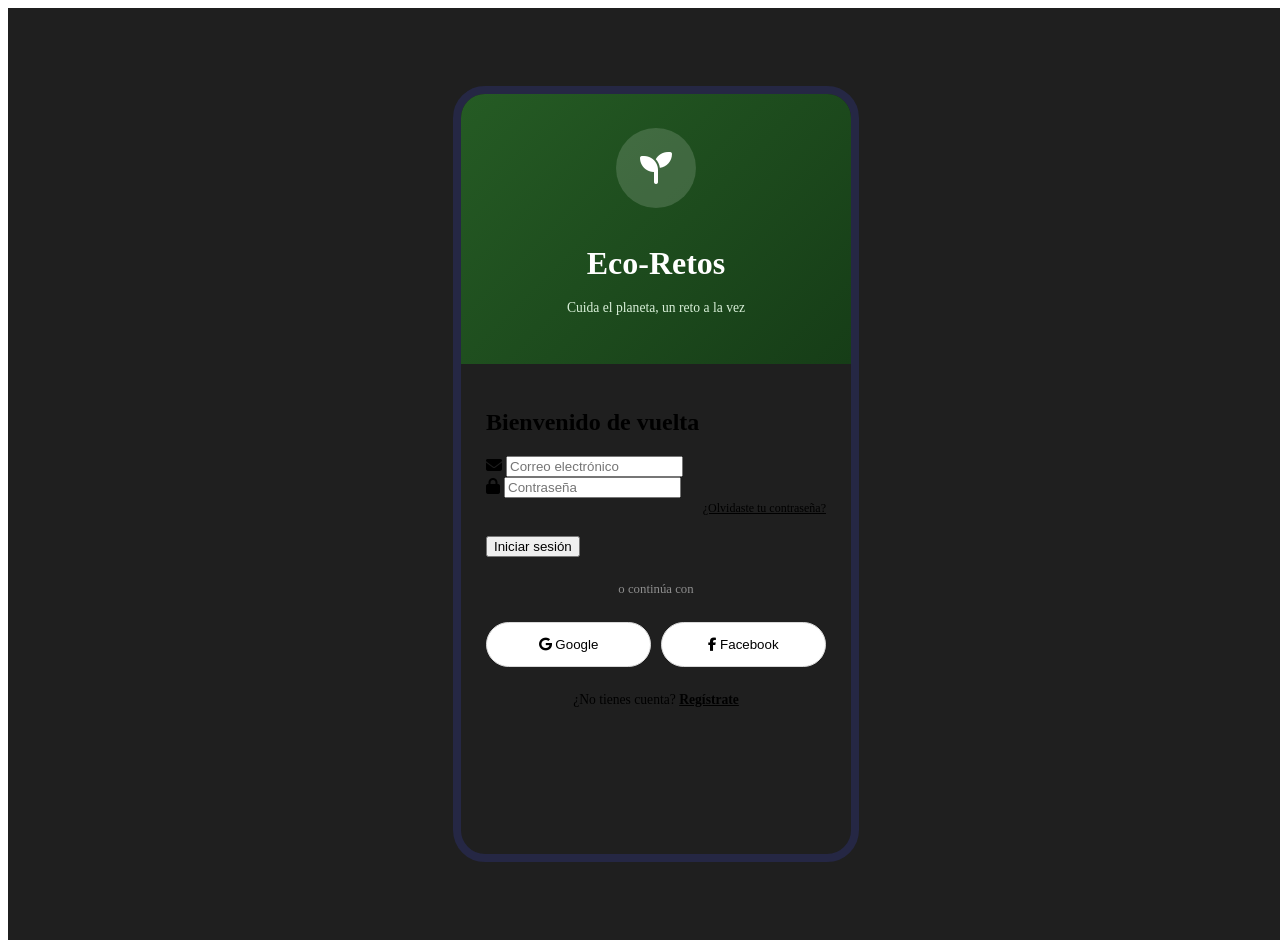
==== index.html @ e28ab65d "agrando estructura de la app demo eco retos" ====
<!DOCTYPE html>
<html lang="es">
<head>

    <meta charset="UTF-8">
    <meta name="viewport" content="width=device-width, initial-scale=1.0">
    <title>Eco-Retos | Inicio</title>

    <link rel="stylesheet" href="./styles.css">
    <link rel="stylesheet" href="./mainContainer.css">

    <link rel="stylesheet"
    href="https://cdnjs.cloudflare.com/ajax/libs/font-awesome/6.5.2/css/all.min.css">

</head>

<body>

<div class="app-wrapper">

    <div class="phone-frame">

        <div class="phone-screen">

            <header class="screen-header">

                <p class="page-subtitle">Bienvenido a</p>

                <h1 class="page-title">
                    Mi EcoPanel
                </h1>

            </header>

            <main class="screen-content">

                <section class="user-card card">

                    <div class="user-info">

                        <div class="user-avatar">
                            <i class="fa-solid fa-user"></i>
                        </div>

                        <div>
                            <h2 id="userName">Estudiante Eco</h2>
                            <p id="userEmail">correo@ejemplo.com</p>
                        </div>

                    </div>

                    <div class="stats-grid">

                        <div class="stat-box">
                            <strong id="userPoints">0</strong>
                            <span>Puntos</span>
                        </div>

                        <div class="stat-box">
                            <strong id="userLevel">1</strong>
                            <span>Nivel</span>
                        </div>

                        <div class="stat-box">
                            <strong id="userChallenges">0</strong>
                            <span>Retos</span>
                        </div>

                    </div>

                </section>

                <section class="garden-card card">

                    <div class="section-title">

                        <h3>Jardín virtual</h3>
                        <span id="gardenLevel">Nivel 1</span>

                    </div>

                    <div class="garden-preview">

                        <i class="fa-solid fa-seedling"></i>
                        <i class="fa-solid fa-leaf"></i>
                        <i class="fa-solid fa-tree"></i>

                    </div>

                    <p id="gardenText">
                        Completa retos para hacer crecer tu jardín.
                    </p>

                </section>

                <section class="menu-grid">

                    <a href="./admin/retos/retos.html" class="menu-card">
                        <i class="fa-solid fa-recycle"></i>
                        <span>Retos Eco</span>
                    </a>

                    <a href="./admin/trivia/trivia.html" class="menu-card">
                        <i class="fa-solid fa-circle-question"></i>
                        <span>Trivia Eco</span>
                    </a>

                    <a href="./admin/muro/muro.html" class="menu-card">
                        <i class="fa-solid fa-message"></i>
                        <span>Muro Eco</span>
                    </a>

                    <a href="./admin/coleccion/coleccion.html" class="menu-card">
                        <i class="fa-solid fa-medal"></i>
                        <span>Mi colección</span>
                    </a>

                    <a href="./admin/perfil/perfil.html" class="menu-card">
                        <i class="fa-solid fa-user-gear"></i>
                        <span>Perfil</span>
                    </a>

                    <a href="./admin/index.html" class="menu-card">
                        <i class="fa-solid fa-chart-line"></i>
                        <span>Admin</span>
                    </a>

                </section>

                <button class="logout-btn" id="logoutBtn">
                    <i class="fa-solid fa-right-from-bracket"></i>
                    Cerrar sesión
                </button>

            </main>

        </div>

        <nav class="bottom-nav">

            <a href="./index.html" class="active">
                <i class="fa-solid fa-house"></i>
                Inicio
            </a>

            <a href="./admin/retos/retos.html">
                <i class="fa-solid fa-recycle"></i>
                Retos
            </a>

            <a href="./admin/trivia/trivia.html">
                <i class="fa-solid fa-circle-question"></i>
                Trivia
            </a>

            <a href="./admin/muro/muro.html">
                <i class="fa-solid fa-message"></i>
                Muro
            </a>

            <a href="./admin/perfil/perfil.html">
                <i class="fa-solid fa-user"></i>
                Perfil
            </a>

        </nav>

    </div>

</div>

<script src="./auth.js"></script>
<script src="./scripts.js"></script>

</body>
</html>
---- styles.css ----
.user-card {
    margin-bottom: 1rem;
}

.user-info {
    display: flex;
    align-items: center;
    gap: 0.8rem;
    margin-bottom: 1rem;
}

.user-avatar {
    width: 3.2rem;
    height: 3.2rem;
    border-radius: 50%;
    background: var(--green-soft);
    color: var(--green-main);

    display: flex;
    justify-content: center;
    align-items: center;

    font-size: 1.3rem;
}

.user-info h2 {
    font-size: 1rem;
    color: var(--green-dark);
}

.user-info p {
    font-size: 0.72rem;
    color: var(--muted);
}

.stats-grid {
    display: grid;
    grid-template-columns: repeat(3, 1fr);
    gap: 0.65rem;
}

.stat-box {
    background: var(--green-soft);
    border-radius: var(--radius-sm);
    padding: 0.65rem 0.3rem;
    text-align: center;
}

.stat-box strong {
    display: block;
    font-size: 1.05rem;
    color: var(--green-main);
}

.stat-box span {
    font-size: 0.65rem;
    color: var(--muted);
}

.garden-card {
    margin-bottom: 1rem;
}

.section-title {
    display: flex;
    justify-content: space-between;
    align-items: center;
    margin-bottom: 1rem;
}

.section-title h3 {
    font-size: 1rem;
    color: var(--green-dark);
}

.section-title span {
    background: var(--green-soft);
    color: var(--green-main);
    padding: 0.25rem 0.55rem;
    border-radius: 999px;
    font-size: 0.7rem;
    font-weight: 700;
}

.garden-preview {
    height: 6.5rem;
    border-radius: var(--radius-md);
    background: linear-gradient(135deg, #e7f6e9, #ccefd0);

    display: flex;
    justify-content: center;
    align-items: center;
    gap: 1rem;

    color: var(--green-main);
    font-size: 2rem;

    margin-bottom: 0.8rem;
}

.garden-card p {
    font-size: 0.75rem;
    color: var(--muted);
}

.menu-grid {
    display: grid;
    grid-template-columns: repeat(2, 1fr);
    gap: 0.75rem;
}

.menu-card {
    min-height: 5.7rem;
    background: var(--white);
    border: 1px solid #dcebdc;
    border-radius: var(--radius-md);

    display: flex;
    flex-direction: column;
    justify-content: center;
    align-items: center;
    gap: 0.55rem;

    color: var(--green-dark);
    font-weight: 700;
    font-size: 0.78rem;

    box-shadow: 0 4px 14px rgba(30, 90, 35, 0.06);
}

.menu-card i {
    color: var(--green-main);
    font-size: 1.45rem;
}

.logout-btn {
    width: 100%;
    margin-top: 1rem;
    padding: 0.85rem 1rem;

    background: #ffeaea;
    color: var(--danger);
    border-radius: 999px;

    font-weight: 700;
}

.logout-btn i {
    margin-right: 0.35rem;
}

@media (max-width: 320px) {
    .screen-content {
        padding: 0.75rem;
        padding-bottom: 5rem;
    }

    .menu-card {
        min-height: 5rem;
        font-size: 0.72rem;
    }

    .garden-preview {
        height: 5.5rem;
    }
}
---- mainContainer.css ----
@import url("./styles.css");

.app-wrapper {
    width: 100%;
    min-height: 100vh;
    background: #1f1f1f;

    display: flex;
    justify-content: center;
    align-items: center;

    padding: 0;
}

.phone-frame {
    width: 100%;
    min-width: 320px;
    max-width: 390px;
    height: 100vh;
    min-height: 568px;

    background: var(--bg);
    overflow: hidden;
    position: relative;

    display: flex;
    flex-direction: column;
}

.phone-screen {
    width: 100%;
    height: 100%;
    background: var(--bg);

    overflow-y: auto;
    overflow-x: hidden;

    padding-bottom: 4.2rem;
}

.phone-screen::-webkit-scrollbar {
    width: 6px;
}

.phone-screen::-webkit-scrollbar-track {
    background: #e8f3e8;
}

.phone-screen::-webkit-scrollbar-thumb {
    background: var(--green-main);
    border-radius: 999px;
}

.screen-header {
    background: linear-gradient(135deg, var(--green-dark), #1c431d);
    color: var(--white);
    padding: 1.7rem 1.2rem 1.2rem;
}

.screen-content {
    padding: 1rem;
    padding-bottom: 6rem;
}

.bottom-nav {
    position: absolute;
    left: 0;
    bottom: 0;

    width: 100%;
    height: 4.2rem;

    background: var(--white);
    border-top: 1px solid #e1e7e1;

    display: grid;
    grid-template-columns: repeat(5, 1fr);

    z-index: 100;
}

.bottom-nav a {
    display: flex;
    flex-direction: column;
    justify-content: center;
    gap: 0.25rem;
    align-items: center;

    font-size: 0.65rem;
    color: #8b928b;
    font-weight: 600;
}

.bottom-nav a i {
    font-size: 1rem;
}

.bottom-nav a.active {
    color: var(--green-main);
}

@media (min-width: 480px) {
    .app-wrapper {
        padding: 1rem;
    }

    .phone-frame {
        height: 760px;
        max-height: 92vh;
        border-radius: 32px;
        border: 8px solid #252744;
        box-shadow: var(--shadow);
    }

    .screen-header {
        border-top-left-radius: 22px;
        border-top-right-radius: 22px;
    }

    .bottom-nav {
        border-bottom-left-radius: 22px;
        border-bottom-right-radius: 22px;
    }
}
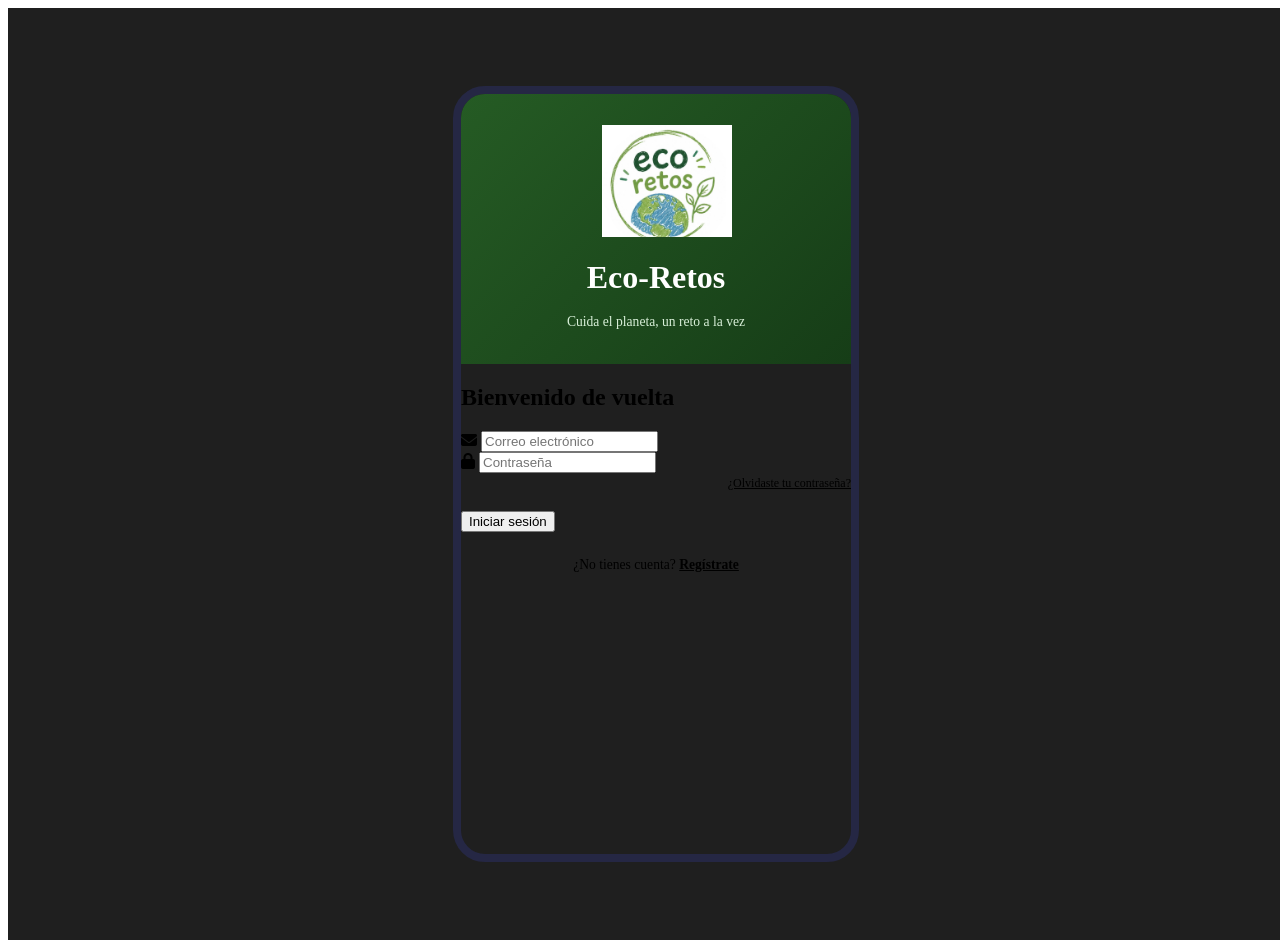
==== commit 7f1d1b77: "add jardines imagen" ====
--- a/index.html
+++ b/index.html
@@ -80,12 +80,8 @@
                     </div>
 
                     <div class="garden-preview">
-
-                        <i class="fa-solid fa-seedling"></i>
-                        <i class="fa-solid fa-leaf"></i>
-                        <i class="fa-solid fa-tree"></i>
-
-                    </div>
+                        <img id="gardenImage" src="./imagen/Small_eco_garden_with_one_202606112040.jpeg" alt="Jardín virtual">
+                        </div>
 
                     <p id="gardenText">
                         Completa retos para hacer crecer tu jardín.
--- a/styles.css
+++ b/styles.css
@@ -83,19 +83,14 @@
 }
 
 .garden-preview {
-    height: 6.5rem;
-    border-radius: var(--radius-md);
-    background: linear-gradient(135deg, #e7f6e9, #ccefd0);
+    overflow: hidden;
+}
 
-    display: flex;
-    justify-content: center;
-    align-items: center;
-    gap: 1rem;
-
-    color: var(--green-main);
-    font-size: 2rem;
-
-    margin-bottom: 0.8rem;
+.garden-preview img {
+    width: 100%;
+    height: 100%;
+    object-fit: contain;
+    padding: 0.4rem;
 }
 
 .garden-card p {
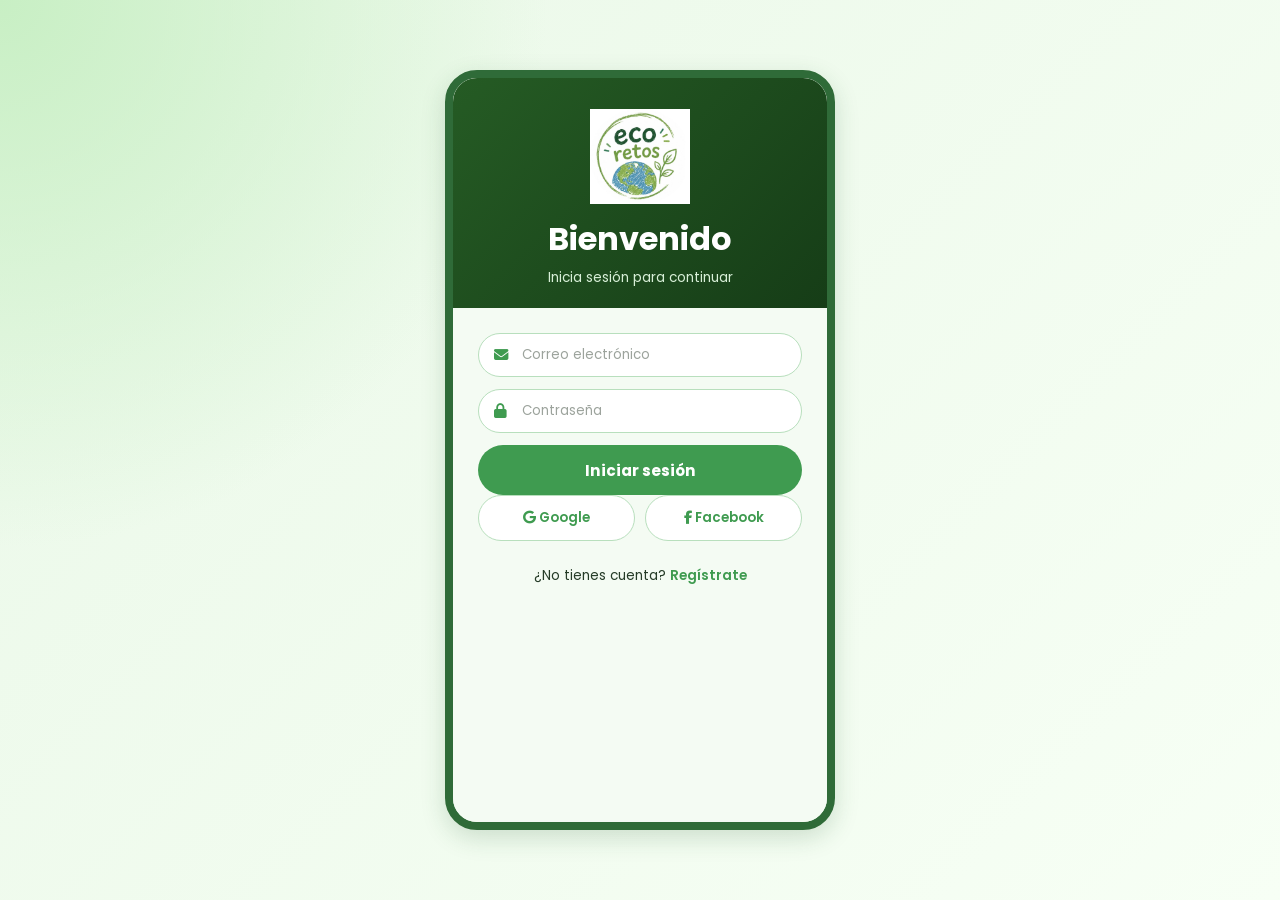
==== commit b63e46e5: "fix estructura" ====
--- a/index.html
+++ b/index.html
@@ -1,168 +1,145 @@
 <!DOCTYPE html>
 <html lang="es">
 <head>
+  <meta charset="UTF-8">
+  <meta name="viewport" content="width=device-width, initial-scale=1.0">
+  <title>Eco-Retos | Inicio</title>
 
-    <meta charset="UTF-8">
-    <meta name="viewport" content="width=device-width, initial-scale=1.0">
-    <title>Eco-Retos | Inicio</title>
+  <link rel="stylesheet" href="./styles.css">
+  <link rel="stylesheet" href="./mainContainer.css">
 
-    <link rel="stylesheet" href="./styles.css">
-    <link rel="stylesheet" href="./mainContainer.css">
-
-    <link rel="stylesheet"
-    href="https://cdnjs.cloudflare.com/ajax/libs/font-awesome/6.5.2/css/all.min.css">
-
+  <link rel="stylesheet"
+  href="https://cdnjs.cloudflare.com/ajax/libs/font-awesome/6.5.2/css/all.min.css">
 </head>
 
 <body>
 
 <div class="app-wrapper">
+  <div class="phone-frame">
+    <div class="phone-screen">
 
-    <div class="phone-frame">
+      <header class="screen-header">
+        <p class="page-subtitle">Bienvenido a</p>
+        <h1 class="page-title">Mi EcoPanel</h1>
+      </header>
 
-        <div class="phone-screen">
+      <main class="screen-content">
 
-            <header class="screen-header">
+        <section class="user-card card">
+          <div class="user-info">
+            <div class="user-avatar">
+              <i class="fa-solid fa-user"></i>
+            </div>
 
-                <p class="page-subtitle">Bienvenido a</p>
+            <div>
+              <h2 id="userName">Estudiante Eco</h2>
+              <p id="userEmail">correo@ejemplo.com</p>
+            </div>
+          </div>
 
-                <h1 class="page-title">
-                    Mi EcoPanel
-                </h1>
+          <div class="stats-grid">
+            <div class="stat-box">
+              <strong id="userPoints">0</strong>
+              <span>Puntos</span>
+            </div>
 
-            </header>
+            <div class="stat-box">
+              <strong id="userLevel">1</strong>
+              <span>Nivel</span>
+            </div>
 
-            <main class="screen-content">
+            <div class="stat-box">
+              <strong id="userChallenges">0</strong>
+              <span>Retos</span>
+            </div>
+          </div>
+        </section>
 
-                <section class="user-card card">
+        <section class="garden-card card">
+          <div class="section-title">
+            <h3>Jardín virtual</h3>
+            <span id="gardenLevel">Nivel 1</span>
+          </div>
 
-                    <div class="user-info">
+          <div class="garden-preview">
+            <img
+              id="gardenImage"
+              src="./assets/images/Small_eco_garden_with_one_202606112040.jpeg"
+              alt="Jardín virtual">
+          </div>
 
-                        <div class="user-avatar">
-                            <i class="fa-solid fa-user"></i>
-                        </div>
+          <p id="gardenText">
+            Completa retos para hacer crecer tu jardín.
+          </p>
+        </section>
 
-                        <div>
-                            <h2 id="userName">Estudiante Eco</h2>
-                            <p id="userEmail">correo@ejemplo.com</p>
-                        </div>
+        <section class="menu-grid">
+          <a href="./admin/retos/retos.html" class="menu-card">
+            <i class="fa-solid fa-recycle"></i>
+            <span>Retos Eco</span>
+          </a>
 
-                    </div>
+          <a href="./admin/trivia/trivia.html" class="menu-card">
+            <i class="fa-solid fa-circle-question"></i>
+            <span>Trivia Eco</span>
+          </a>
 
-                    <div class="stats-grid">
+          <a href="./admin/muro/muro.html" class="menu-card">
+            <i class="fa-solid fa-message"></i>
+            <span>Muro Eco</span>
+          </a>
 
-                        <div class="stat-box">
-                            <strong id="userPoints">0</strong>
-                            <span>Puntos</span>
-                        </div>
+          <a href="./admin/coleccion/coleccion.html" class="menu-card">
+            <i class="fa-solid fa-medal"></i>
+            <span>Mi colección</span>
+          </a>
 
-                        <div class="stat-box">
-                            <strong id="userLevel">1</strong>
-                            <span>Nivel</span>
-                        </div>
+          <a href="./admin/perfil/perfil.html" class="menu-card">
+            <i class="fa-solid fa-user-gear"></i>
+            <span>Perfil</span>
+          </a>
 
-                        <div class="stat-box">
-                            <strong id="userChallenges">0</strong>
-                            <span>Retos</span>
-                        </div>
+          <a href="./admin/panel/index.html" class="menu-card">
+            <i class="fa-solid fa-chart-line"></i>
+            <span>Admin</span>
+          </a>
+        </section>
 
-                    </div>
+        <button class="logout-btn" id="logoutBtn">
+          <i class="fa-solid fa-right-from-bracket"></i>
+          Cerrar sesión
+        </button>
 
-                </section>
-
-                <section class="garden-card card">
-
-                    <div class="section-title">
-
-                        <h3>Jardín virtual</h3>
-                        <span id="gardenLevel">Nivel 1</span>
-
-                    </div>
-
-                    <div class="garden-preview">
-                        <img id="gardenImage" src="./imagen/Small_eco_garden_with_one_202606112040.jpeg" alt="Jardín virtual">
-                        </div>
-
-                    <p id="gardenText">
-                        Completa retos para hacer crecer tu jardín.
-                    </p>
-
-                </section>
-
-                <section class="menu-grid">
-
-                    <a href="./admin/retos/retos.html" class="menu-card">
-                        <i class="fa-solid fa-recycle"></i>
-                        <span>Retos Eco</span>
-                    </a>
-
-                    <a href="./admin/trivia/trivia.html" class="menu-card">
-                        <i class="fa-solid fa-circle-question"></i>
-                        <span>Trivia Eco</span>
-                    </a>
-
-                    <a href="./admin/muro/muro.html" class="menu-card">
-                        <i class="fa-solid fa-message"></i>
-                        <span>Muro Eco</span>
-                    </a>
-
-                    <a href="./admin/coleccion/coleccion.html" class="menu-card">
-                        <i class="fa-solid fa-medal"></i>
-                        <span>Mi colección</span>
-                    </a>
-
-                    <a href="./admin/perfil/perfil.html" class="menu-card">
-                        <i class="fa-solid fa-user-gear"></i>
-                        <span>Perfil</span>
-                    </a>
-
-                    <a href="./admin/index.html" class="menu-card">
-                        <i class="fa-solid fa-chart-line"></i>
-                        <span>Admin</span>
-                    </a>
-
-                </section>
-
-                <button class="logout-btn" id="logoutBtn">
-                    <i class="fa-solid fa-right-from-bracket"></i>
-                    Cerrar sesión
-                </button>
-
-            </main>
-
-        </div>
-
-        <nav class="bottom-nav">
-
-            <a href="./index.html" class="active">
-                <i class="fa-solid fa-house"></i>
-                Inicio
-            </a>
-
-            <a href="./admin/retos/retos.html">
-                <i class="fa-solid fa-recycle"></i>
-                Retos
-            </a>
-
-            <a href="./admin/trivia/trivia.html">
-                <i class="fa-solid fa-circle-question"></i>
-                Trivia
-            </a>
-
-            <a href="./admin/muro/muro.html">
-                <i class="fa-solid fa-message"></i>
-                Muro
-            </a>
-
-            <a href="./admin/perfil/perfil.html">
-                <i class="fa-solid fa-user"></i>
-                Perfil
-            </a>
-
-        </nav>
-
+      </main>
     </div>
 
+    <nav class="bottom-nav">
+      <a href="./index.html" class="active">
+        <i class="fa-solid fa-house"></i>
+        Inicio
+      </a>
+
+      <a href="./admin/retos/retos.html">
+        <i class="fa-solid fa-recycle"></i>
+        Retos
+      </a>
+
+      <a href="./admin/trivia/trivia.html">
+        <i class="fa-solid fa-circle-question"></i>
+        Trivia
+      </a>
+
+      <a href="./admin/muro/muro.html">
+        <i class="fa-solid fa-message"></i>
+        Muro
+      </a>
+
+      <a href="./admin/perfil/perfil.html">
+        <i class="fa-solid fa-user"></i>
+        Perfil
+      </a>
+    </nav>
+  </div>
 </div>
 
 <script src="./auth.js"></script>
--- a/styles.css
+++ b/styles.css
@@ -1,3 +1,167 @@
+@import url("https://fonts.googleapis.com/css2?family=Poppins:wght@300;400;500;600;700&display=swap");
+
+:root {
+    --green-dark: #1f5b2e;
+    --green-main: #3f9b50;
+    --green-light: #75c96b;
+    --green-soft: #eef8ef;
+    --green-border: #b8dfbd;
+
+    --white: #ffffff;
+    --bg: #f4fbf3;
+    --app-bg: #dff3dc;
+
+    --text: #253b27;
+    --muted: #748374;
+    --danger: #d9534f;
+    --warning: #f2a93b;
+
+    --radius-lg: 28px;
+    --radius-md: 18px;
+    --radius-sm: 12px;
+
+    --shadow: 0 8px 24px rgba(31, 91, 46, 0.18);
+    --phone-width: 320px;
+}
+
+* {
+    box-sizing: border-box;
+    margin: 0;
+    padding: 0;
+}
+
+html,
+body {
+    width: 100%;
+    min-height: 100%;
+    font-family: "Poppins", sans-serif;
+    background: linear-gradient(135deg, #dff3dc, #f7fff5);
+    color: var(--text);
+}
+
+body {
+    display: flex;
+    justify-content: center;
+    align-items: center;
+}
+
+a {
+    text-decoration: none;
+    color: inherit;
+}
+
+button,
+input,
+textarea {
+    font-family: inherit;
+}
+
+button {
+    cursor: pointer;
+    border: none;
+}
+
+input,
+textarea {
+    outline: none;
+}
+
+.page-title {
+    font-size: 1.35rem;
+    font-weight: 700;
+    color: var(--white);
+}
+
+.page-subtitle {
+    font-size: 0.78rem;
+    color: #d8efd8;
+}
+
+.btn-primary {
+    width: 100%;
+    padding: 0.85rem 1rem;
+    border-radius: 999px;
+    background: var(--green-main);
+    color: var(--white);
+    font-weight: 700;
+    font-size: 0.95rem;
+    transition: 0.2s ease;
+}
+
+.btn-primary:hover {
+    background: var(--green-dark);
+}
+
+.btn-outline {
+    width: 100%;
+    padding: 0.75rem 1rem;
+    border-radius: 999px;
+    background: var(--white);
+    color: var(--green-main);
+    border: 1px solid var(--green-border);
+    font-weight: 600;
+}
+
+.form-group {
+    width: 100%;
+    margin-bottom: 0.75rem;
+    position: relative;
+}
+
+.form-group i {
+    position: absolute;
+    left: 1rem;
+    top: 50%;
+    transform: translateY(-50%);
+    color: var(--green-main);
+    font-size: 0.9rem;
+}
+
+.input-control {
+    width: 100%;
+    height: 2.75rem;
+    border-radius: 999px;
+    border: 1px solid var(--green-border);
+    background: var(--white);
+    padding: 0 1rem 0 2.7rem;
+    font-size: 0.83rem;
+    color: var(--text);
+}
+
+.input-control::placeholder {
+    color: #9ca39c;
+}
+
+.card {
+    background: var(--white);
+    border: 1px solid #dcebdc;
+    border-radius: var(--radius-md);
+    padding: 1rem;
+    box-shadow: 0 4px 14px rgba(30, 90, 35, 0.06);
+}
+
+.text-center {
+    text-align: center;
+}
+
+.text-small {
+    font-size: 0.75rem;
+}
+
+.text-muted {
+    color: var(--muted);
+}
+
+.text-green {
+    color: var(--green-main);
+}
+
+.hidden {
+    display: none;
+}
+
+/* INICIO */
+
 .user-card {
     margin-bottom: 1rem;
 }
@@ -83,7 +247,16 @@
 }
 
 .garden-preview {
+    height: 6.5rem;
+    border-radius: var(--radius-md);
+    background: linear-gradient(135deg, #e7f6e9, #ccefd0);
+
+    display: flex;
+    justify-content: center;
+    align-items: center;
+
     overflow: hidden;
+    margin-bottom: 0.8rem;
 }
 
 .garden-preview img {
--- a/mainContainer.css
+++ b/mainContainer.css
@@ -1,124 +1,115 @@
 @import url("./styles.css");
 
 .app-wrapper {
-    width: 100%;
-    min-height: 100vh;
-    background: #1f1f1f;
-
-    display: flex;
-    justify-content: center;
-    align-items: center;
-
-    padding: 0;
+  width: 100%;
+  min-height: 100vh;
+  background:
+    radial-gradient(circle at top left, #c8efc4, transparent 35%),
+    linear-gradient(135deg, #eaf8e8, #f7fff5);
+  display: flex;
+  justify-content: center;
+  align-items: center;
+  padding: 0;
 }
 
 .phone-frame {
-    width: 100%;
-    min-width: 320px;
-    max-width: 390px;
-    height: 100vh;
-    min-height: 568px;
-
-    background: var(--bg);
-    overflow: hidden;
-    position: relative;
-
-    display: flex;
-    flex-direction: column;
+  width: 100%;
+  min-width: 320px;
+  max-width: 390px;
+  height: 100vh;
+  min-height: 568px;
+  background: var(--bg);
+  overflow: hidden;
+  position: relative;
+  display: flex;
+  flex-direction: column;
 }
 
 .phone-screen {
-    width: 100%;
-    height: 100%;
-    background: var(--bg);
-
-    overflow-y: auto;
-    overflow-x: hidden;
-
-    padding-bottom: 4.2rem;
+  width: 100%;
+  height: 100%;
+  background: var(--bg);
+  overflow-y: auto;
+  overflow-x: hidden;
+  padding-bottom: 4.2rem;
 }
 
 .phone-screen::-webkit-scrollbar {
-    width: 6px;
+  width: 6px;
 }
 
 .phone-screen::-webkit-scrollbar-track {
-    background: #e8f3e8;
+  background: #e8f3e8;
 }
 
 .phone-screen::-webkit-scrollbar-thumb {
-    background: var(--green-main);
-    border-radius: 999px;
+  background: var(--green-main);
+  border-radius: 999px;
 }
 
 .screen-header {
-    background: linear-gradient(135deg, var(--green-dark), #1c431d);
-    color: var(--white);
-    padding: 1.7rem 1.2rem 1.2rem;
+  background: linear-gradient(135deg, #1f5b2e, #3f9b50);
+  color: var(--white);
+  padding: 1.7rem 1.2rem 1.2rem;
 }
 
 .screen-content {
-    padding: 1rem;
-    padding-bottom: 6rem;
+  padding: 1rem;
+  padding-bottom: 6rem;
 }
 
 .bottom-nav {
-    position: absolute;
-    left: 0;
-    bottom: 0;
-
-    width: 100%;
-    height: 4.2rem;
-
-    background: var(--white);
-    border-top: 1px solid #e1e7e1;
-
-    display: grid;
-    grid-template-columns: repeat(5, 1fr);
-
-    z-index: 100;
+  position: absolute;
+  left: 0;
+  bottom: 0;
+  width: 100%;
+  height: 4.2rem;
+  background: rgba(255, 255, 255, 0.96);
+  border-top: 1px solid #d8ead8;
+  display: grid;
+  grid-template-columns: repeat(5, 1fr);
+  z-index: 100;
 }
 
 .bottom-nav a {
-    display: flex;
-    flex-direction: column;
-    justify-content: center;
-    gap: 0.25rem;
-    align-items: center;
-
-    font-size: 0.65rem;
-    color: #8b928b;
-    font-weight: 600;
+  display: flex;
+  flex-direction: column;
+  justify-content: center;
+  gap: 0.25rem;
+  align-items: center;
+  font-size: 0.65rem;
+  color: #7d8b7d;
+  font-weight: 600;
 }
 
 .bottom-nav a i {
-    font-size: 1rem;
+  font-size: 1rem;
 }
 
 .bottom-nav a.active {
-    color: var(--green-main);
+  color: var(--green-main);
 }
 
 @media (min-width: 480px) {
-    .app-wrapper {
-        padding: 1rem;
-    }
+  .app-wrapper {
+    padding: 1rem;
+  }
 
-    .phone-frame {
-        height: 760px;
-        max-height: 92vh;
-        border-radius: 32px;
-        border: 8px solid #252744;
-        box-shadow: var(--shadow);
-    }
+  .phone-frame {
+    height: 760px;
+    max-height: 92vh;
+    border-radius: 32px;
+    border: 8px solid #2f6b38;
+    box-shadow: var(--shadow);
+  }
 
-    .screen-header {
-        border-top-left-radius: 22px;
-        border-top-right-radius: 22px;
-    }
+  .screen-header {
+    border-top-left-radius: 22px;
+    border-top-right-radius: 22px;
+  }
 
-    .bottom-nav {
-        border-bottom-left-radius: 22px;
-        border-bottom-right-radius: 22px;
-    }
+  .bottom-nav {
+    border-bottom-left-radius: 22px;
+    border-bottom-right-radius: 22px;
+  }
 }
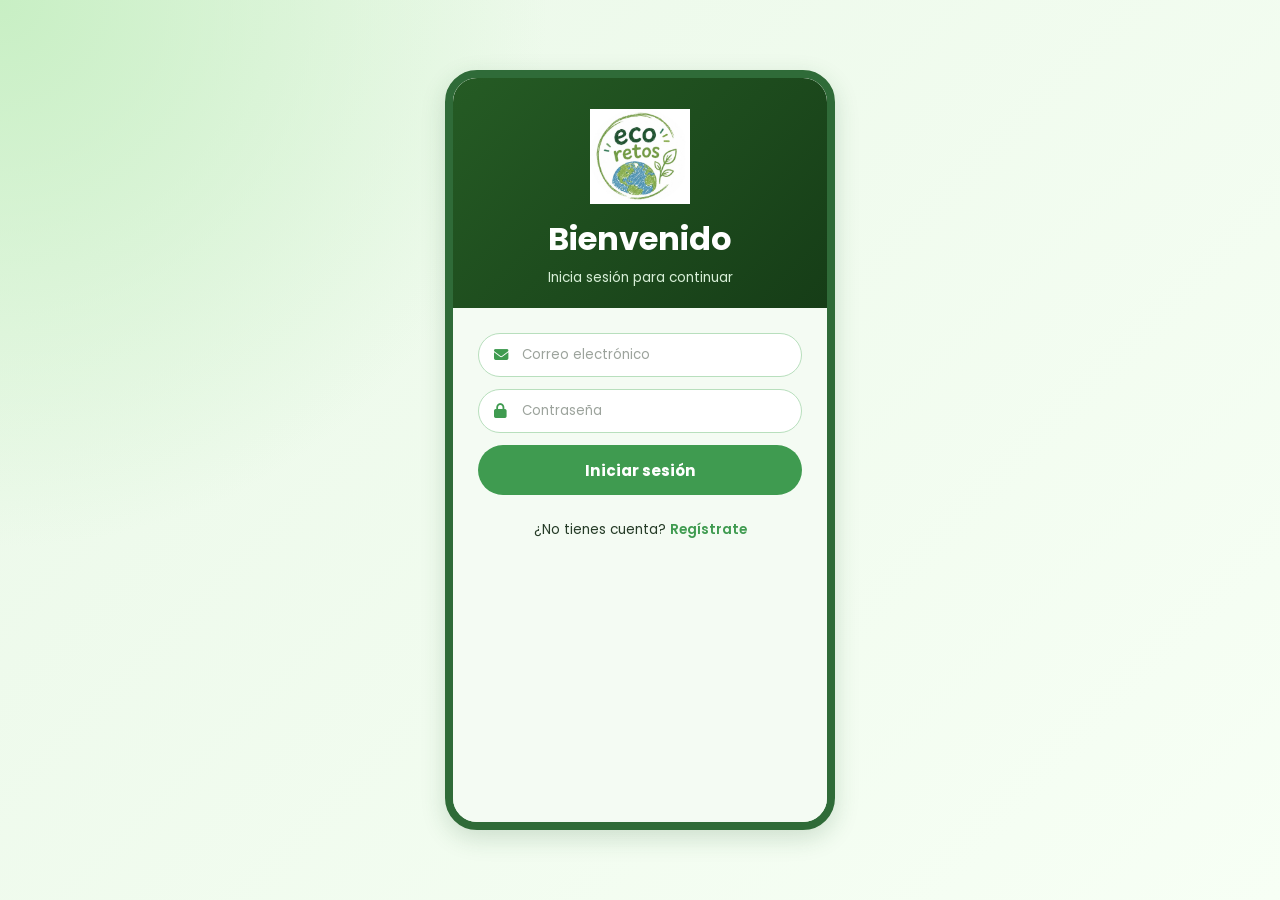
==== commit 7886554f: "add change photo" ====
--- a/index.html
+++ b/index.html
@@ -1,145 +1,168 @@
 <!DOCTYPE html>
 <html lang="es">
 <head>
-  <meta charset="UTF-8">
-  <meta name="viewport" content="width=device-width, initial-scale=1.0">
-  <title>Eco-Retos | Inicio</title>
 
-  <link rel="stylesheet" href="./styles.css">
-  <link rel="stylesheet" href="./mainContainer.css">
+    <meta charset="UTF-8">
+    <meta name="viewport" content="width=device-width, initial-scale=1.0">
+    <title>Eco-Retos | Inicio</title>
 
-  <link rel="stylesheet"
-  href="https://cdnjs.cloudflare.com/ajax/libs/font-awesome/6.5.2/css/all.min.css">
+    <link rel="stylesheet" href="./styles.css">
+    <link rel="stylesheet" href="./mainContainer.css">
+
+    <link rel="stylesheet"
+    href="https://cdnjs.cloudflare.com/ajax/libs/font-awesome/6.5.2/css/all.min.css">
+
 </head>
 
 <body>
 
 <div class="app-wrapper">
-  <div class="phone-frame">
-    <div class="phone-screen">
 
-      <header class="screen-header">
-        <p class="page-subtitle">Bienvenido a</p>
-        <h1 class="page-title">Mi EcoPanel</h1>
-      </header>
+    <div class="phone-frame">
 
-      <main class="screen-content">
+        <div class="phone-screen">
 
-        <section class="user-card card">
-          <div class="user-info">
-            <div class="user-avatar">
-              <i class="fa-solid fa-user"></i>
-            </div>
+            <header class="screen-header">
 
-            <div>
-              <h2 id="userName">Estudiante Eco</h2>
-              <p id="userEmail">correo@ejemplo.com</p>
-            </div>
-          </div>
+                <p class="page-subtitle">Bienvenido a</p>
 
-          <div class="stats-grid">
-            <div class="stat-box">
-              <strong id="userPoints">0</strong>
-              <span>Puntos</span>
-            </div>
+                <h1 class="page-title">
+                    Mi EcoPanel
+                </h1>
 
-            <div class="stat-box">
-              <strong id="userLevel">1</strong>
-              <span>Nivel</span>
-            </div>
+            </header>
 
-            <div class="stat-box">
-              <strong id="userChallenges">0</strong>
-              <span>Retos</span>
-            </div>
-          </div>
-        </section>
+            <main class="screen-content">
 
-        <section class="garden-card card">
-          <div class="section-title">
-            <h3>Jardín virtual</h3>
-            <span id="gardenLevel">Nivel 1</span>
-          </div>
+                <section class="user-card card">
 
-          <div class="garden-preview">
-            <img
-              id="gardenImage"
-              src="./assets/images/Small_eco_garden_with_one_202606112040.jpeg"
-              alt="Jardín virtual">
-          </div>
+                    <div class="user-info">
 
-          <p id="gardenText">
-            Completa retos para hacer crecer tu jardín.
-          </p>
-        </section>
+                        <div class="user-avatar">
+                            <img id="homeAvatar" src="./assets/images/avatar_202606112038.jpeg" alt="Avatar del usuario">
+                        </div>
 
-        <section class="menu-grid">
-          <a href="./admin/retos/retos.html" class="menu-card">
-            <i class="fa-solid fa-recycle"></i>
-            <span>Retos Eco</span>
-          </a>
+                        <div>
+                            <h2 id="userName">Estudiante Eco</h2>
+                            <p id="userEmail">correo@ejemplo.com</p>
+                        </div>
 
-          <a href="./admin/trivia/trivia.html" class="menu-card">
-            <i class="fa-solid fa-circle-question"></i>
-            <span>Trivia Eco</span>
-          </a>
+                    </div>
 
-          <a href="./admin/muro/muro.html" class="menu-card">
-            <i class="fa-solid fa-message"></i>
-            <span>Muro Eco</span>
-          </a>
+                    <div class="stats-grid">
 
-          <a href="./admin/coleccion/coleccion.html" class="menu-card">
-            <i class="fa-solid fa-medal"></i>
-            <span>Mi colección</span>
-          </a>
+                        <div class="stat-box">
+                            <strong id="userPoints">0</strong>
+                            <span>Puntos</span>
+                        </div>
 
-          <a href="./admin/perfil/perfil.html" class="menu-card">
-            <i class="fa-solid fa-user-gear"></i>
-            <span>Perfil</span>
-          </a>
+                        <div class="stat-box">
+                            <strong id="userLevel">1</strong>
+                            <span>Nivel</span>
+                        </div>
 
-          <a href="./admin/panel/index.html" class="menu-card">
-            <i class="fa-solid fa-chart-line"></i>
-            <span>Admin</span>
-          </a>
-        </section>
+                        <div class="stat-box">
+                            <strong id="userChallenges">0</strong>
+                            <span>Retos</span>
+                        </div>
 
-        <button class="logout-btn" id="logoutBtn">
-          <i class="fa-solid fa-right-from-bracket"></i>
-          Cerrar sesión
-        </button>
+                    </div>
 
-      </main>
+                </section>
+
+                <section class="garden-card card">
+
+                    <div class="section-title">
+
+                        <h3>Jardín virtual</h3>
+                        <span id="gardenLevel">Nivel 1</span>
+
+                    </div>
+
+                    <div class="garden-preview">
+                        <img id="gardenImage" src="./assets/images/Small_eco_garden_with_one_202606112040.jpeg" alt="Jardín virtual">
+                    </div>
+
+                    <p id="gardenText">
+                        Completa retos para hacer crecer tu jardín.
+                    </p>
+
+                </section>
+
+                <section class="menu-grid">
+
+                    <a href="./admin/retos/retos.html" class="menu-card">
+                        <i class="fa-solid fa-recycle"></i>
+                        <span>Retos Eco</span>
+                    </a>
+
+                    <a href="./admin/trivia/trivia.html" class="menu-card">
+                        <i class="fa-solid fa-circle-question"></i>
+                        <span>Trivia Eco</span>
+                    </a>
+
+                    <a href="./admin/muro/muro.html" class="menu-card">
+                        <i class="fa-solid fa-message"></i>
+                        <span>Muro Eco</span>
+                    </a>
+
+                    <a href="./admin/coleccion/coleccion.html" class="menu-card">
+                        <i class="fa-solid fa-medal"></i>
+                        <span>Mi colección</span>
+                    </a>
+
+                    <a href="./admin/perfil/perfil.html" class="menu-card">
+                        <i class="fa-solid fa-user-gear"></i>
+                        <span>Perfil</span>
+                    </a>
+
+                    <a href="./admin/panel/index.html" class="menu-card">
+                        <i class="fa-solid fa-chart-line"></i>
+                        <span>Admin</span>
+                    </a>
+
+                </section>
+
+                <button class="logout-btn" id="logoutBtn">
+                    <i class="fa-solid fa-right-from-bracket"></i>
+                    Cerrar sesión
+                </button>
+
+            </main>
+
+        </div>
+
+        <nav class="bottom-nav">
+
+            <a href="./index.html" class="active">
+                <i class="fa-solid fa-house"></i>
+                Inicio
+            </a>
+
+            <a href="./admin/retos/retos.html">
+                <i class="fa-solid fa-recycle"></i>
+                Retos
+            </a>
+
+            <a href="./admin/trivia/trivia.html">
+                <i class="fa-solid fa-circle-question"></i>
+                Trivia
+            </a>
+
+            <a href="./admin/muro/muro.html">
+                <i class="fa-solid fa-message"></i>
+                Muro
+            </a>
+
+            <a href="./admin/perfil/perfil.html">
+                <i class="fa-solid fa-user"></i>
+                Perfil
+            </a>
+
+        </nav>
+
     </div>
 
-    <nav class="bottom-nav">
-      <a href="./index.html" class="active">
-        <i class="fa-solid fa-house"></i>
-        Inicio
-      </a>
-
-      <a href="./admin/retos/retos.html">
-        <i class="fa-solid fa-recycle"></i>
-        Retos
-      </a>
-
-      <a href="./admin/trivia/trivia.html">
-        <i class="fa-solid fa-circle-question"></i>
-        Trivia
-      </a>
-
-      <a href="./admin/muro/muro.html">
-        <i class="fa-solid fa-message"></i>
-        Muro
-      </a>
-
-      <a href="./admin/perfil/perfil.html">
-        <i class="fa-solid fa-user"></i>
-        Perfil
-      </a>
-    </nav>
-  </div>
 </div>
 
 <script src="./auth.js"></script>
--- a/styles.css
+++ b/styles.css
@@ -185,6 +185,15 @@
     align-items: center;
 
     font-size: 1.3rem;
+    overflow: hidden;
+    flex-shrink: 0;
+}
+
+.user-avatar img {
+    width: 100%;
+    height: 100%;
+    object-fit: cover;
+    border-radius: 50%;
 }
 
 .user-info h2 {
